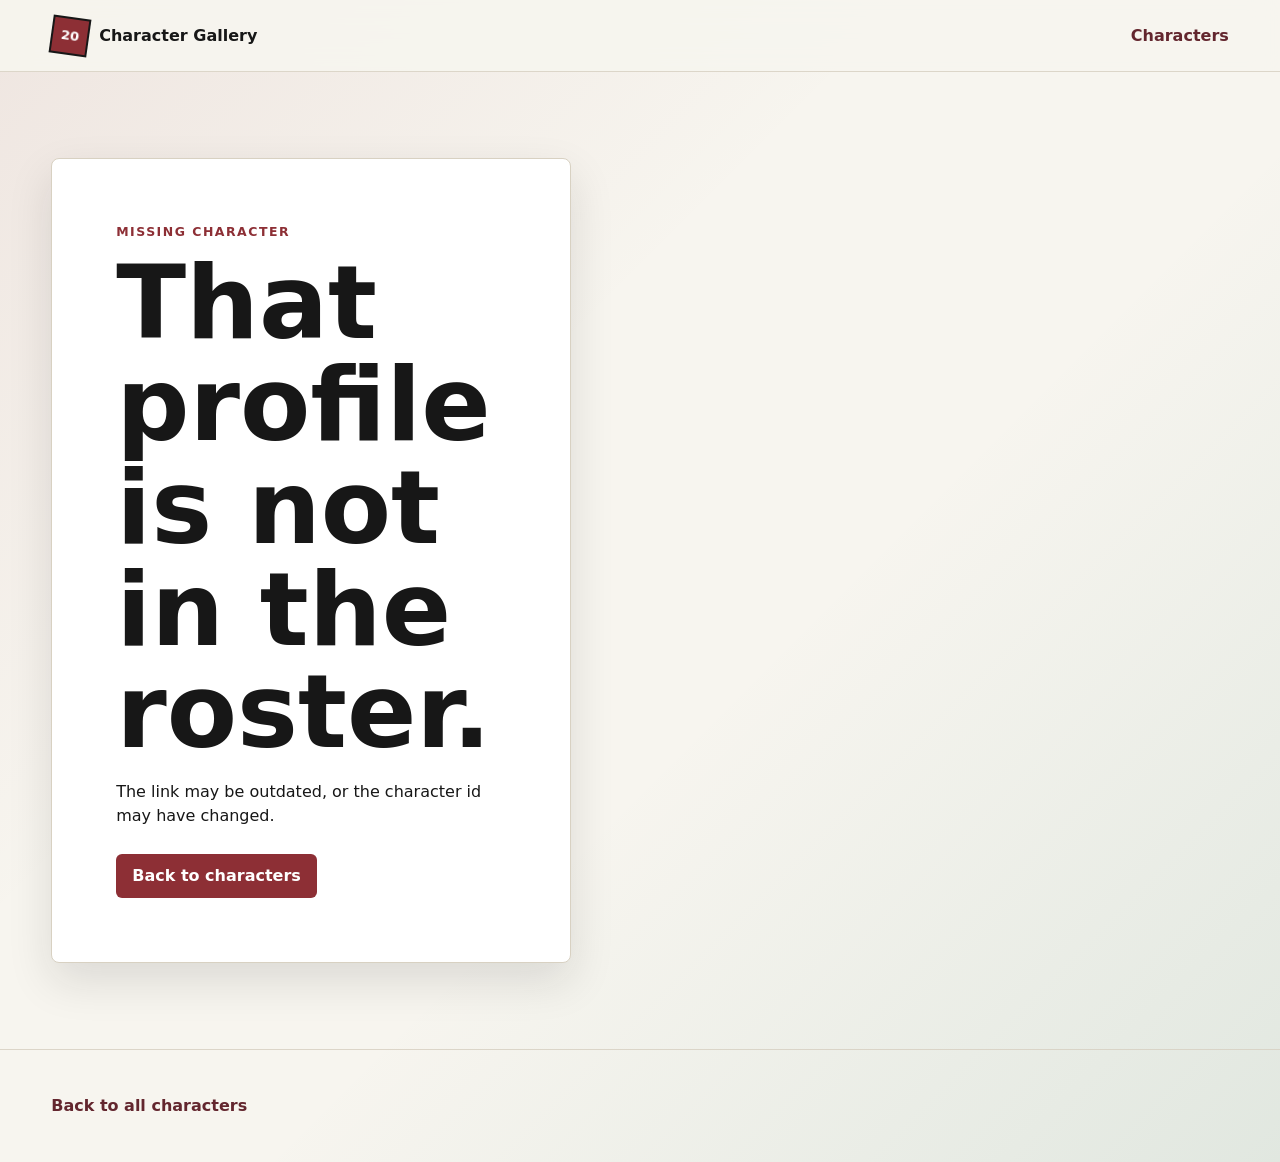
==== character.html @ 1ff1407b "Sync character roster from Google Doc" ====
<!doctype html>
<html lang="en">
  <head>
    <meta charset="utf-8">
    <meta name="viewport" content="width=device-width, initial-scale=1">
    <title>Character Details</title>
    <meta
      name="description"
      content="Details for a pre-built Dungeons & Dragons character."
    >
    <link rel="stylesheet" href="styles.css">
  </head>
  <body>
    <header class="site-header">
      <a class="brand" href="index.html" aria-label="Character gallery home">
        <span class="brand-mark">20</span>
        <span>Character Gallery</span>
      </a>
      <nav class="site-nav" aria-label="Primary">
        <a href="index.html#characters">Characters</a>
      </nav>
    </header>

    <main>
      <article class="detail-layout" id="character-detail"></article>
    </main>

    <footer class="site-footer">
      <p><a href="index.html#characters">Back to all characters</a></p>
    </footer>

    <script src="scripts/characters.js?v=doc-images-1"></script>
    <script src="scripts/app.js?v=doc-images-1"></script>
  </body>
</html>
---- styles.css ----
:root {
  color-scheme: light;
  --ink: #171717;
  --muted: #5d6268;
  --paper: #f7f5ef;
  --surface: #ffffff;
  --line: #d8d1c2;
  --accent: #8d2f35;
  --accent-strong: #63262e;
  --gold: #bd8f3d;
  --green: #1f6f5b;
  --blue: #285a7d;
  --shadow: 0 18px 45px rgba(23, 23, 23, 0.12);
}

* {
  box-sizing: border-box;
}

html {
  scroll-behavior: smooth;
}

body {
  min-width: 320px;
  margin: 0;
  color: var(--ink);
  background:
    linear-gradient(135deg, rgba(141, 47, 53, 0.08), transparent 38%),
    linear-gradient(315deg, rgba(31, 111, 91, 0.1), transparent 42%),
    var(--paper);
  font-family: Inter, ui-sans-serif, system-ui, -apple-system, BlinkMacSystemFont, "Segoe UI", sans-serif;
  line-height: 1.5;
}

a {
  color: inherit;
}

img {
  display: block;
  width: 100%;
}

.site-header {
  position: sticky;
  top: 0;
  z-index: 10;
  display: flex;
  align-items: center;
  justify-content: space-between;
  gap: 24px;
  min-height: 72px;
  padding: 14px clamp(18px, 4vw, 56px);
  background: rgba(247, 245, 239, 0.9);
  border-bottom: 1px solid rgba(216, 209, 194, 0.85);
  backdrop-filter: blur(14px);
}

.brand,
.site-nav {
  display: inline-flex;
  align-items: center;
  gap: 10px;
}

.brand {
  font-weight: 800;
  text-decoration: none;
}

.brand-mark {
  display: grid;
  width: 38px;
  height: 38px;
  place-items: center;
  color: #fff;
  background: var(--accent);
  border: 2px solid var(--ink);
  transform: rotate(8deg);
  font-size: 0.82rem;
}

.site-nav a,
.back-link,
.site-footer a {
  color: var(--accent-strong);
  font-weight: 700;
  text-decoration: none;
}

.site-nav a:hover,
.back-link:hover,
.site-footer a:hover {
  text-decoration: underline;
}

.hero {
  display: grid;
  grid-template-columns: minmax(0, 1fr) minmax(260px, 430px);
  gap: clamp(28px, 6vw, 72px);
  align-items: center;
  min-height: calc(100vh - 72px);
  padding: clamp(52px, 8vw, 96px) clamp(18px, 4vw, 56px);
}

.hero-copy {
  max-width: 760px;
}

.eyebrow {
  margin: 0 0 10px;
  color: var(--accent);
  font-size: 0.78rem;
  font-weight: 900;
  letter-spacing: 0.12em;
  text-transform: uppercase;
}

h1,
h2 {
  margin: 0;
  line-height: 1;
  letter-spacing: 0;
}

h1 {
  max-width: 860px;
  font-size: clamp(3rem, 8vw, 6.8rem);
}

h2 {
  font-size: clamp(2rem, 5vw, 4.3rem);
}

.hero p:not(.eyebrow),
.detail-copy p {
  max-width: 68ch;
  color: var(--muted);
  font-size: 1.08rem;
}

.hero-panel {
  min-height: 430px;
  padding: 28px;
  color: #fff;
  background:
    linear-gradient(145deg, rgba(23, 23, 23, 0.22), transparent),
    linear-gradient(135deg, var(--accent), var(--blue) 55%, var(--green));
  box-shadow: var(--shadow);
}

.die-face {
  display: grid;
  width: min(72vw, 280px);
  aspect-ratio: 1;
  place-items: center;
  margin: 12px auto 34px;
  border: 4px solid rgba(255, 255, 255, 0.84);
  clip-path: polygon(50% 0, 95% 25%, 95% 75%, 50% 100%, 5% 75%, 5% 25%);
  font-size: clamp(4rem, 12vw, 8rem);
  font-weight: 900;
}

.hero-lines {
  display: grid;
  gap: 14px;
}

.hero-lines span {
  display: block;
  height: 14px;
  background: rgba(255, 255, 255, 0.7);
}

.hero-lines span:nth-child(2) {
  width: 78%;
}

.hero-lines span:nth-child(3) {
  width: 58%;
}

.gallery-section,
.detail-layout {
  padding: clamp(42px, 7vw, 86px) clamp(18px, 4vw, 56px);
}

.section-heading {
  margin-bottom: 28px;
}

.character-grid {
  display: grid;
  grid-template-columns: repeat(auto-fit, minmax(210px, 1fr));
  gap: 22px;
}

.character-card {
  display: grid;
  gap: 14px;
  min-height: 100%;
  padding: 12px 12px 18px;
  background: var(--surface);
  border: 1px solid var(--line);
  border-radius: 8px;
  box-shadow: 0 10px 26px rgba(23, 23, 23, 0.08);
  text-decoration: none;
  transition: transform 180ms ease, box-shadow 180ms ease, border-color 180ms ease;
}

.character-card:hover {
  border-color: var(--gold);
  box-shadow: var(--shadow);
  transform: translateY(-4px);
}

.portrait-frame {
  display: block;
  aspect-ratio: 4 / 5;
  overflow: hidden;
  background: #d8d1c2;
  border-radius: 6px;
}

.portrait-frame img,
.detail-art img {
  height: 100%;
  object-fit: cover;
}

.card-copy {
  display: grid;
  gap: 2px;
}

.character-name {
  font-size: 1.08rem;
  font-weight: 900;
}

.character-meta {
  color: var(--muted);
  font-size: 0.94rem;
  font-weight: 700;
}

.detail-layout {
  display: grid;
  grid-template-columns: minmax(280px, 520px) minmax(0, 1fr);
  gap: clamp(28px, 6vw, 68px);
  align-items: center;
  min-height: calc(100vh - 144px);
}

.detail-art {
  aspect-ratio: 4 / 5;
  overflow: hidden;
  background: var(--surface);
  border: 1px solid var(--line);
  box-shadow: var(--shadow);
}

.detail-copy h1 {
  margin-top: 8px;
  font-size: clamp(2.8rem, 7vw, 6rem);
}

.tagline {
  color: var(--ink) !important;
  font-size: clamp(1.25rem, 2vw, 1.7rem) !important;
  font-weight: 800;
}

.detail-section {
  margin-top: 24px;
  padding-top: 20px;
  border-top: 1px solid var(--line);
}

.detail-section h2 {
  margin-bottom: 10px;
  font-size: 1rem;
  line-height: 1.2;
  text-transform: uppercase;
  color: var(--accent-strong);
}

.detail-section ul {
  display: grid;
  gap: 8px;
  max-width: 68ch;
  margin: 0;
  padding-left: 22px;
  color: var(--muted);
}

.detail-section p {
  margin: 0;
}

.empty-state {
  max-width: 720px;
  padding: clamp(34px, 6vw, 64px);
  background: var(--surface);
  border: 1px solid var(--line);
  border-radius: 8px;
  box-shadow: var(--shadow);
}

.button-link {
  display: inline-flex;
  align-items: center;
  min-height: 44px;
  margin-top: 10px;
  padding: 0 16px;
  color: #fff;
  background: var(--accent);
  border-radius: 6px;
  font-weight: 800;
  text-decoration: none;
}

.site-footer {
  padding: 28px clamp(18px, 4vw, 56px);
  color: var(--muted);
  border-top: 1px solid rgba(216, 209, 194, 0.85);
}

@media (max-width: 820px) {
  .hero,
  .detail-layout {
    grid-template-columns: 1fr;
  }

  .hero {
    min-height: auto;
  }

  .hero-panel {
    min-height: 320px;
  }

  .detail-art {
    max-width: 520px;
  }
}

@media (max-width: 520px) {
  .site-header {
    align-items: flex-start;
    flex-direction: column;
    gap: 10px;
  }

  h1 {
    font-size: clamp(2.6rem, 17vw, 4rem);
  }

  .character-grid {
    grid-template-columns: 1fr;
  }
}
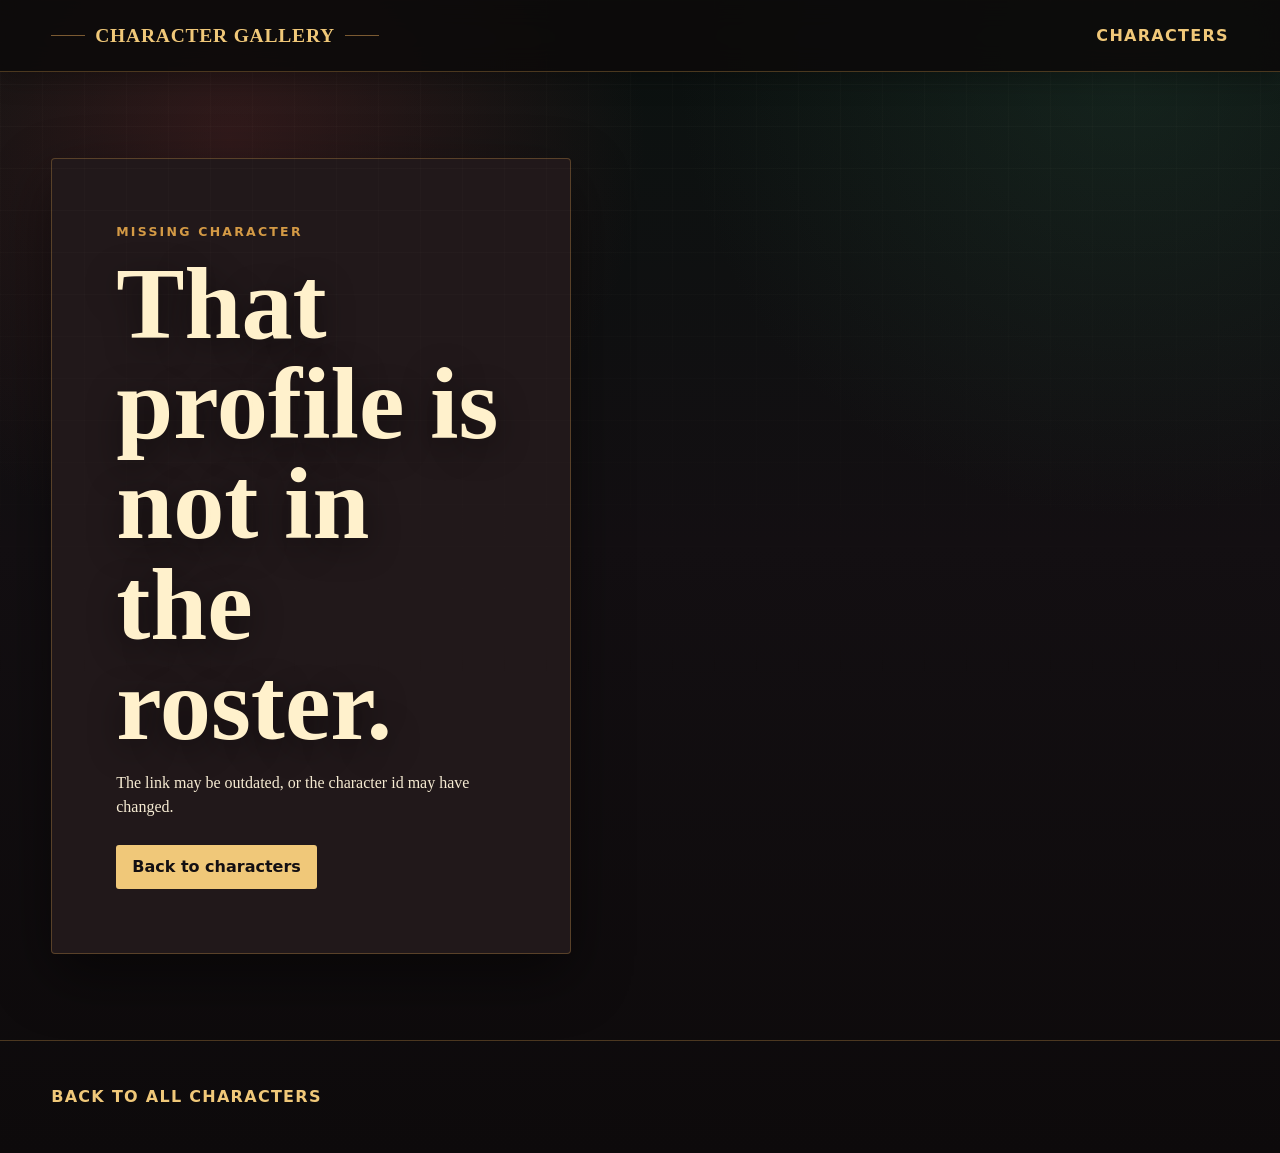
==== commit deb9563d: "Apply dark fantasy theme" ====
--- a/character.html
+++ b/character.html
@@ -8,12 +8,11 @@
       name="description"
       content="Details for a pre-built Dungeons & Dragons character."
     >
-    <link rel="stylesheet" href="styles.css">
+    <link rel="stylesheet" href="styles.css?v=dark-theme-1">
   </head>
   <body>
     <header class="site-header">
       <a class="brand" href="index.html" aria-label="Character gallery home">
-        <span class="brand-mark">20</span>
         <span>Character Gallery</span>
       </a>
       <nav class="site-nav" aria-label="Primary">
--- a/styles.css
+++ b/styles.css
@@ -1,16 +1,18 @@
 :root {
-  color-scheme: light;
-  --ink: #171717;
-  --muted: #5d6268;
-  --paper: #f7f5ef;
-  --surface: #ffffff;
-  --line: #d8d1c2;
-  --accent: #8d2f35;
-  --accent-strong: #63262e;
-  --gold: #bd8f3d;
-  --green: #1f6f5b;
-  --blue: #285a7d;
-  --shadow: 0 18px 45px rgba(23, 23, 23, 0.12);
+  color-scheme: dark;
+  --ink: #f5ead2;
+  --muted: #c8bda6;
+  --paper: #130f12;
+  --surface: #21181a;
+  --surface-strong: #2f2020;
+  --line: #7b5a32;
+  --line-soft: rgba(196, 145, 71, 0.34);
+  --accent: #d49a45;
+  --accent-strong: #f0c879;
+  --blood: #8d2f35;
+  --green: #2f5b45;
+  --blue: #253e55;
+  --shadow: 0 22px 60px rgba(0, 0, 0, 0.48);
 }
 
 * {
@@ -26,11 +28,23 @@
   margin: 0;
   color: var(--ink);
   background:
-    linear-gradient(135deg, rgba(141, 47, 53, 0.08), transparent 38%),
-    linear-gradient(315deg, rgba(31, 111, 91, 0.1), transparent 42%),
-    var(--paper);
-  font-family: Inter, ui-sans-serif, system-ui, -apple-system, BlinkMacSystemFont, "Segoe UI", sans-serif;
+    radial-gradient(circle at 18% 12%, rgba(141, 47, 53, 0.28), transparent 26rem),
+    radial-gradient(circle at 88% 6%, rgba(47, 91, 69, 0.24), transparent 28rem),
+    linear-gradient(180deg, #0b1210 0, var(--paper) 34rem, #0d0a0b 100%);
+  font-family: Georgia, "Times New Roman", serif;
   line-height: 1.5;
+}
+
+body::before {
+  content: "";
+  position: fixed;
+  inset: 0;
+  pointer-events: none;
+  background-image:
+    linear-gradient(rgba(245, 234, 210, 0.035) 1px, transparent 1px),
+    linear-gradient(90deg, rgba(245, 234, 210, 0.026) 1px, transparent 1px);
+  background-size: 42px 42px;
+  mask-image: linear-gradient(to bottom, rgba(0, 0, 0, 0.8), transparent 82%);
 }
 
 a {
@@ -51,9 +65,10 @@
   justify-content: space-between;
   gap: 24px;
   min-height: 72px;
-  padding: 14px clamp(18px, 4vw, 56px);
-  background: rgba(247, 245, 239, 0.9);
-  border-bottom: 1px solid rgba(216, 209, 194, 0.85);
+  padding: 16px clamp(18px, 4vw, 56px);
+  background: rgba(13, 10, 11, 0.9);
+  border-bottom: 1px solid var(--line-soft);
+  box-shadow: 0 8px 24px rgba(0, 0, 0, 0.28);
   backdrop-filter: blur(14px);
 }
 
@@ -65,120 +80,150 @@
 }
 
 .brand {
+  color: var(--accent-strong);
+  font-size: 1.22rem;
   font-weight: 800;
+  letter-spacing: 0.04em;
   text-decoration: none;
-}
-
-.brand-mark {
-  display: grid;
-  width: 38px;
-  height: 38px;
-  place-items: center;
-  color: #fff;
-  background: var(--accent);
-  border: 2px solid var(--ink);
-  transform: rotate(8deg);
-  font-size: 0.82rem;
+  text-transform: uppercase;
+}
+
+.brand::before,
+.brand::after {
+  content: "";
+  display: block;
+  width: 34px;
+  height: 1px;
+  background: var(--line);
 }
 
 .site-nav a,
 .back-link,
 .site-footer a {
   color: var(--accent-strong);
-  font-weight: 700;
+  font-family: ui-sans-serif, system-ui, -apple-system, BlinkMacSystemFont, "Segoe UI", sans-serif;
+  font-weight: 800;
   text-decoration: none;
+  text-transform: uppercase;
+  letter-spacing: 0.08em;
 }
 
 .site-nav a:hover,
 .back-link:hover,
 .site-footer a:hover {
-  text-decoration: underline;
+  color: #fff3c8;
 }
 
 .hero {
   display: grid;
-  grid-template-columns: minmax(0, 1fr) minmax(260px, 430px);
-  gap: clamp(28px, 6vw, 72px);
+  grid-template-columns: minmax(0, 1fr) minmax(300px, 540px);
+  gap: clamp(32px, 6vw, 84px);
   align-items: center;
   min-height: calc(100vh - 72px);
-  padding: clamp(52px, 8vw, 96px) clamp(18px, 4vw, 56px);
+  padding: clamp(56px, 8vw, 104px) clamp(18px, 4vw, 56px);
+}
+
+.hero > * {
+  min-width: 0;
 }
 
 .hero-copy {
-  max-width: 760px;
+  max-width: 820px;
 }
 
 .eyebrow {
-  margin: 0 0 10px;
+  margin: 0 0 12px;
   color: var(--accent);
+  font-family: ui-sans-serif, system-ui, -apple-system, BlinkMacSystemFont, "Segoe UI", sans-serif;
   font-size: 0.78rem;
   font-weight: 900;
-  letter-spacing: 0.12em;
+  letter-spacing: 0.18em;
   text-transform: uppercase;
 }
 
 h1,
 h2 {
   margin: 0;
-  line-height: 1;
+  line-height: 0.98;
   letter-spacing: 0;
 }
 
 h1 {
-  max-width: 860px;
-  font-size: clamp(3rem, 8vw, 6.8rem);
+  max-width: 900px;
+  color: #fff1cc;
+  font-size: clamp(3rem, 8vw, 7rem);
+  text-shadow: 0 8px 34px rgba(0, 0, 0, 0.48);
+  overflow-wrap: break-word;
 }
 
 h2 {
-  font-size: clamp(2rem, 5vw, 4.3rem);
+  color: #fff1cc;
+  font-size: clamp(2rem, 5vw, 4.4rem);
 }
 
 .hero p:not(.eyebrow),
 .detail-copy p {
   max-width: 68ch;
   color: var(--muted);
-  font-size: 1.08rem;
-}
-
-.hero-panel {
-  min-height: 430px;
-  padding: 28px;
-  color: #fff;
+  font-size: 1.1rem;
+}
+
+.hero-showcase {
+  position: relative;
+  min-height: 540px;
+  overflow: hidden;
+}
+
+.hero-showcase::before {
+  content: "";
+  position: absolute;
+  inset: 52px 30px 22px;
+  border: 1px solid var(--line);
   background:
-    linear-gradient(145deg, rgba(23, 23, 23, 0.22), transparent),
-    linear-gradient(135deg, var(--accent), var(--blue) 55%, var(--green));
+    linear-gradient(135deg, rgba(141, 47, 53, 0.44), rgba(37, 62, 85, 0.52)),
+    #21181a;
   box-shadow: var(--shadow);
 }
 
-.die-face {
-  display: grid;
-  width: min(72vw, 280px);
-  aspect-ratio: 1;
-  place-items: center;
-  margin: 12px auto 34px;
-  border: 4px solid rgba(255, 255, 255, 0.84);
-  clip-path: polygon(50% 0, 95% 25%, 95% 75%, 50% 100%, 5% 75%, 5% 25%);
-  font-size: clamp(4rem, 12vw, 8rem);
-  font-weight: 900;
-}
-
-.hero-lines {
-  display: grid;
-  gap: 14px;
-}
-
-.hero-lines span {
-  display: block;
-  height: 14px;
-  background: rgba(255, 255, 255, 0.7);
-}
-
-.hero-lines span:nth-child(2) {
-  width: 78%;
-}
-
-.hero-lines span:nth-child(3) {
-  width: 58%;
+.hero-showcase::after {
+  content: "";
+  position: absolute;
+  inset: 78px 56px 48px;
+  border: 1px solid rgba(240, 200, 121, 0.38);
+  pointer-events: none;
+}
+
+.hero-showcase img {
+  position: absolute;
+  object-fit: cover;
+  border: 2px solid var(--line);
+  box-shadow: var(--shadow);
+}
+
+.showcase-main {
+  right: 48px;
+  bottom: 0;
+  z-index: 2;
+  width: min(72%, 360px);
+  aspect-ratio: 4 / 5;
+}
+
+.showcase-side {
+  width: min(38%, 185px);
+  aspect-ratio: 4 / 5;
+  filter: saturate(0.88) brightness(0.9);
+}
+
+.showcase-side-top {
+  top: 20px;
+  left: 0;
+  transform: rotate(-5deg);
+}
+
+.showcase-side-bottom {
+  right: 0;
+  top: 62px;
+  transform: rotate(4deg);
 }
 
 .gallery-section,
@@ -200,18 +245,20 @@
   display: grid;
   gap: 14px;
   min-height: 100%;
-  padding: 12px 12px 18px;
-  background: var(--surface);
-  border: 1px solid var(--line);
-  border-radius: 8px;
-  box-shadow: 0 10px 26px rgba(23, 23, 23, 0.08);
+  padding: 10px 10px 18px;
+  background:
+    linear-gradient(180deg, rgba(245, 234, 210, 0.055), transparent 36%),
+    var(--surface);
+  border: 1px solid var(--line-soft);
+  border-radius: 4px;
+  box-shadow: 0 14px 34px rgba(0, 0, 0, 0.34);
   text-decoration: none;
   transition: transform 180ms ease, box-shadow 180ms ease, border-color 180ms ease;
 }
 
 .character-card:hover {
-  border-color: var(--gold);
-  box-shadow: var(--shadow);
+  border-color: var(--accent);
+  box-shadow: 0 24px 54px rgba(0, 0, 0, 0.52);
   transform: translateY(-4px);
 }
 
@@ -219,8 +266,9 @@
   display: block;
   aspect-ratio: 4 / 5;
   overflow: hidden;
-  background: #d8d1c2;
-  border-radius: 6px;
+  background: #0f0b0c;
+  border: 1px solid rgba(240, 200, 121, 0.32);
+  border-radius: 2px;
 }
 
 .portrait-frame img,
@@ -232,17 +280,22 @@
 .card-copy {
   display: grid;
   gap: 2px;
+  padding: 0 4px;
 }
 
 .character-name {
-  font-size: 1.08rem;
+  color: #fff1cc;
+  font-size: 1.16rem;
   font-weight: 900;
 }
 
 .character-meta {
-  color: var(--muted);
-  font-size: 0.94rem;
-  font-weight: 700;
+  color: var(--accent);
+  font-family: ui-sans-serif, system-ui, -apple-system, BlinkMacSystemFont, "Segoe UI", sans-serif;
+  font-size: 0.78rem;
+  font-weight: 800;
+  letter-spacing: 0.06em;
+  text-transform: uppercase;
 }
 
 .detail-layout {
@@ -257,7 +310,14 @@
   aspect-ratio: 4 / 5;
   overflow: hidden;
   background: var(--surface);
-  border: 1px solid var(--line);
+  border: 2px solid var(--line);
+  box-shadow: var(--shadow);
+}
+
+.detail-copy {
+  padding: clamp(20px, 3vw, 34px);
+  background: rgba(33, 24, 26, 0.74);
+  border: 1px solid var(--line-soft);
   box-shadow: var(--shadow);
 }
 
@@ -267,7 +327,7 @@
 }
 
 .tagline {
-  color: var(--ink) !important;
+  color: #fff1cc !important;
   font-size: clamp(1.25rem, 2vw, 1.7rem) !important;
   font-weight: 800;
 }
@@ -275,15 +335,17 @@
 .detail-section {
   margin-top: 24px;
   padding-top: 20px;
-  border-top: 1px solid var(--line);
+  border-top: 1px solid var(--line-soft);
 }
 
 .detail-section h2 {
   margin-bottom: 10px;
-  font-size: 1rem;
+  color: var(--accent-strong);
+  font-family: ui-sans-serif, system-ui, -apple-system, BlinkMacSystemFont, "Segoe UI", sans-serif;
+  font-size: 0.92rem;
   line-height: 1.2;
+  letter-spacing: 0.12em;
   text-transform: uppercase;
-  color: var(--accent-strong);
 }
 
 .detail-section ul {
@@ -295,6 +357,10 @@
   color: var(--muted);
 }
 
+.detail-section li::marker {
+  color: var(--accent);
+}
+
 .detail-section p {
   margin: 0;
 }
@@ -303,8 +369,8 @@
   max-width: 720px;
   padding: clamp(34px, 6vw, 64px);
   background: var(--surface);
-  border: 1px solid var(--line);
-  border-radius: 8px;
+  border: 1px solid var(--line-soft);
+  border-radius: 4px;
   box-shadow: var(--shadow);
 }
 
@@ -314,20 +380,21 @@
   min-height: 44px;
   margin-top: 10px;
   padding: 0 16px;
-  color: #fff;
-  background: var(--accent);
-  border-radius: 6px;
-  font-weight: 800;
+  color: #130f12;
+  background: var(--accent-strong);
+  border-radius: 3px;
+  font-family: ui-sans-serif, system-ui, -apple-system, BlinkMacSystemFont, "Segoe UI", sans-serif;
+  font-weight: 900;
   text-decoration: none;
 }
 
 .site-footer {
   padding: 28px clamp(18px, 4vw, 56px);
   color: var(--muted);
-  border-top: 1px solid rgba(216, 209, 194, 0.85);
-}
-
-@media (max-width: 820px) {
+  border-top: 1px solid var(--line-soft);
+}
+
+@media (max-width: 900px) {
   .hero,
   .detail-layout {
     grid-template-columns: 1fr;
@@ -337,8 +404,8 @@
     min-height: auto;
   }
 
-  .hero-panel {
-    min-height: 320px;
+  .hero-showcase {
+    min-height: 430px;
   }
 
   .detail-art {
@@ -353,6 +420,11 @@
     gap: 10px;
   }
 
+  .brand::before,
+  .brand::after {
+    width: 22px;
+  }
+
   h1 {
     font-size: clamp(2.6rem, 17vw, 4rem);
   }
@@ -360,4 +432,21 @@
   .character-grid {
     grid-template-columns: 1fr;
   }
-}
+
+  .hero-showcase {
+    min-height: 360px;
+  }
+
+  .showcase-main {
+    right: 24px;
+    width: min(72%, 290px);
+  }
+
+  .showcase-side {
+    width: min(36%, 140px);
+  }
+
+  .showcase-side-bottom {
+    right: 10px;
+  }
+}
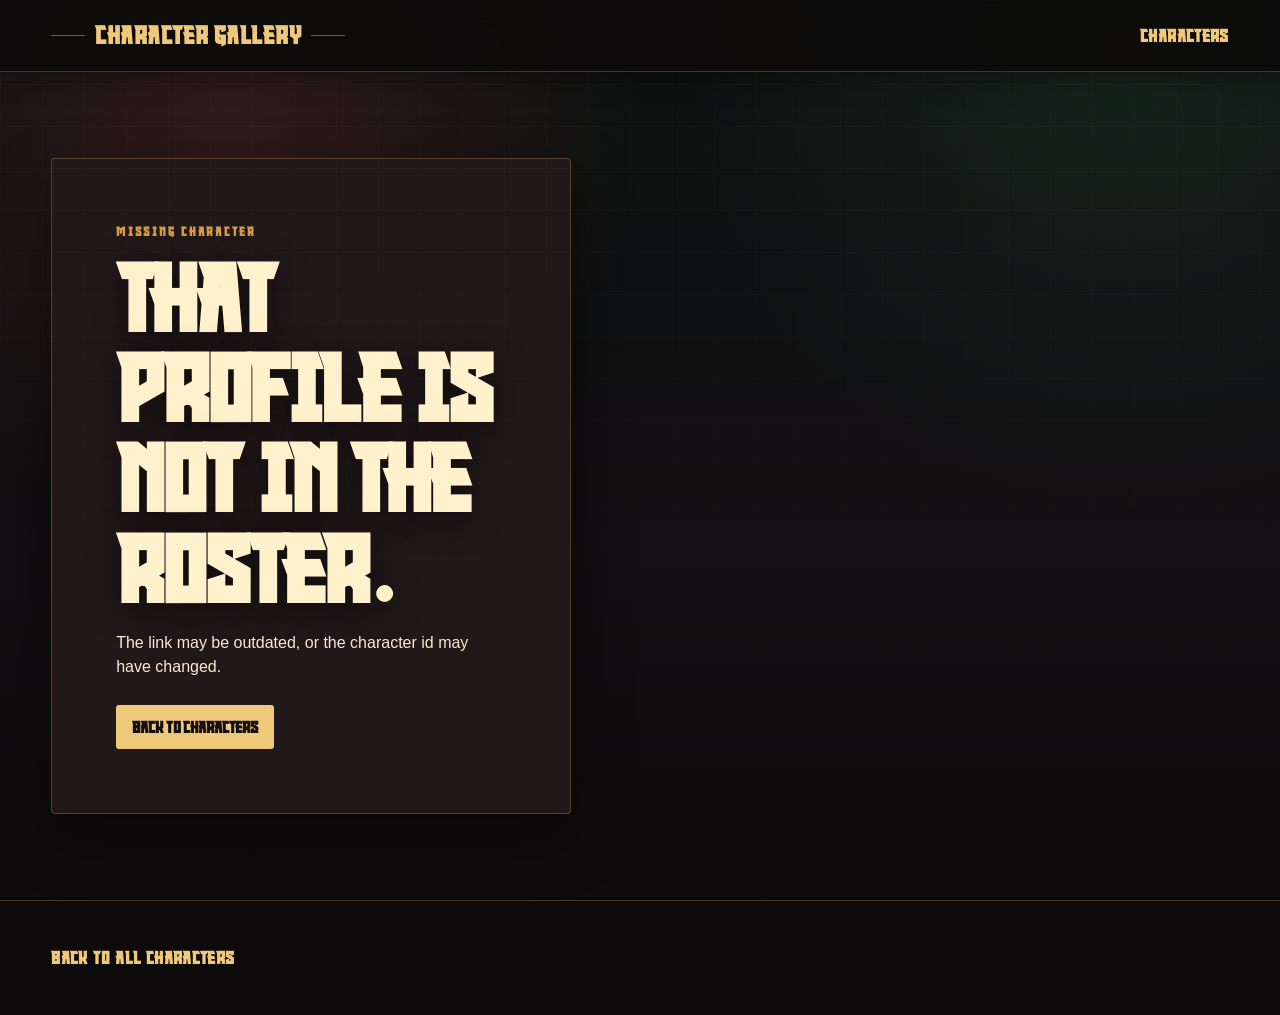
==== commit 8a352898: "Add themed fonts and align profiles" ====
--- a/character.html
+++ b/character.html
@@ -8,7 +8,7 @@
       name="description"
       content="Details for a pre-built Dungeons & Dragons character."
     >
-    <link rel="stylesheet" href="styles.css?v=dark-theme-1">
+    <link rel="stylesheet" href="styles.css?v=font-align-1">
   </head>
   <body>
     <header class="site-header">
--- a/styles.css
+++ b/styles.css
@@ -1,5 +1,7 @@
 :root {
   color-scheme: dark;
+  --title-font: "Knight Warrior", "Times New Roman", serif;
+  --body-font: Roboto, Helvetica, Arial, sans-serif;
   --ink: #f5ead2;
   --muted: #c8bda6;
   --paper: #130f12;
@@ -15,6 +17,12 @@
   --shadow: 0 22px 60px rgba(0, 0, 0, 0.48);
 }
 
+@font-face {
+  font-family: "Knight Warrior";
+  src: url("assets/fonts/KnightWarrior-w16n8.otf") format("opentype");
+  font-display: swap;
+}
+
 * {
   box-sizing: border-box;
 }
@@ -31,7 +39,7 @@
     radial-gradient(circle at 18% 12%, rgba(141, 47, 53, 0.28), transparent 26rem),
     radial-gradient(circle at 88% 6%, rgba(47, 91, 69, 0.24), transparent 28rem),
     linear-gradient(180deg, #0b1210 0, var(--paper) 34rem, #0d0a0b 100%);
-  font-family: Georgia, "Times New Roman", serif;
+  font-family: var(--body-font);
   line-height: 1.5;
 }
 
@@ -81,9 +89,10 @@
 
 .brand {
   color: var(--accent-strong);
-  font-size: 1.22rem;
+  font-family: var(--title-font);
+  font-size: 1.54rem;
   font-weight: 800;
-  letter-spacing: 0.04em;
+  letter-spacing: 0.06em;
   text-decoration: none;
   text-transform: uppercase;
 }
@@ -101,7 +110,8 @@
 .back-link,
 .site-footer a {
   color: var(--accent-strong);
-  font-family: ui-sans-serif, system-ui, -apple-system, BlinkMacSystemFont, "Segoe UI", sans-serif;
+  font-family: var(--title-font);
+  font-size: 1.08rem;
   font-weight: 800;
   text-decoration: none;
   text-transform: uppercase;
@@ -134,10 +144,10 @@
 .eyebrow {
   margin: 0 0 12px;
   color: var(--accent);
-  font-family: ui-sans-serif, system-ui, -apple-system, BlinkMacSystemFont, "Segoe UI", sans-serif;
+  font-family: var(--title-font);
   font-size: 0.78rem;
   font-weight: 900;
-  letter-spacing: 0.18em;
+  letter-spacing: 0.22em;
   text-transform: uppercase;
 }
 
@@ -146,14 +156,17 @@
   margin: 0;
   line-height: 0.98;
   letter-spacing: 0;
+  font-family: var(--title-font);
 }
 
 h1 {
   max-width: 900px;
   color: #fff1cc;
-  font-size: clamp(3rem, 8vw, 7rem);
+  font-size: clamp(3rem, 7.2vw, 6.6rem);
   text-shadow: 0 8px 34px rgba(0, 0, 0, 0.48);
-  overflow-wrap: break-word;
+  hyphens: none;
+  overflow-wrap: normal;
+  word-break: normal;
 }
 
 h2 {
@@ -285,13 +298,15 @@
 
 .character-name {
   color: #fff1cc;
-  font-size: 1.16rem;
+  font-family: var(--title-font);
+  font-size: 1.44rem;
   font-weight: 900;
+  letter-spacing: 0.03em;
 }
 
 .character-meta {
   color: var(--accent);
-  font-family: ui-sans-serif, system-ui, -apple-system, BlinkMacSystemFont, "Segoe UI", sans-serif;
+  font-family: var(--body-font);
   font-size: 0.78rem;
   font-weight: 800;
   letter-spacing: 0.06em;
@@ -302,7 +317,7 @@
   display: grid;
   grid-template-columns: minmax(280px, 520px) minmax(0, 1fr);
   gap: clamp(28px, 6vw, 68px);
-  align-items: center;
+  align-items: start;
   min-height: calc(100vh - 144px);
 }
 
@@ -341,8 +356,8 @@
 .detail-section h2 {
   margin-bottom: 10px;
   color: var(--accent-strong);
-  font-family: ui-sans-serif, system-ui, -apple-system, BlinkMacSystemFont, "Segoe UI", sans-serif;
-  font-size: 0.92rem;
+  font-family: var(--title-font);
+  font-size: 1.14rem;
   line-height: 1.2;
   letter-spacing: 0.12em;
   text-transform: uppercase;
@@ -363,6 +378,33 @@
 
 .detail-section p {
   margin: 0;
+}
+
+.sheet-actions {
+  margin-top: 30px;
+}
+
+.sheet-link {
+  display: inline-flex;
+  align-items: center;
+  justify-content: center;
+  min-height: 48px;
+  padding: 0 18px;
+  color: #130f12;
+  background: var(--accent-strong);
+  border: 1px solid #fff1cc;
+  border-radius: 3px;
+  box-shadow: 0 12px 28px rgba(0, 0, 0, 0.32);
+  font-family: var(--title-font);
+  font-size: 1rem;
+  font-weight: 900;
+  letter-spacing: 0.08em;
+  text-decoration: none;
+  text-transform: uppercase;
+}
+
+.sheet-link:hover {
+  background: #fff1cc;
 }
 
 .empty-state {
@@ -383,7 +425,7 @@
   color: #130f12;
   background: var(--accent-strong);
   border-radius: 3px;
-  font-family: ui-sans-serif, system-ui, -apple-system, BlinkMacSystemFont, "Segoe UI", sans-serif;
+  font-family: var(--title-font);
   font-weight: 900;
   text-decoration: none;
 }
@@ -410,6 +452,12 @@
 
   .detail-art {
     max-width: 520px;
+  }
+}
+
+@media (min-width: 901px) and (max-width: 1180px) {
+  h1 {
+    font-size: clamp(4rem, 6.6vw, 5.4rem);
   }
 }
 
@@ -426,7 +474,7 @@
   }
 
   h1 {
-    font-size: clamp(2.6rem, 17vw, 4rem);
+    font-size: clamp(2.6rem, 14vw, 3.4rem);
   }
 
   .character-grid {
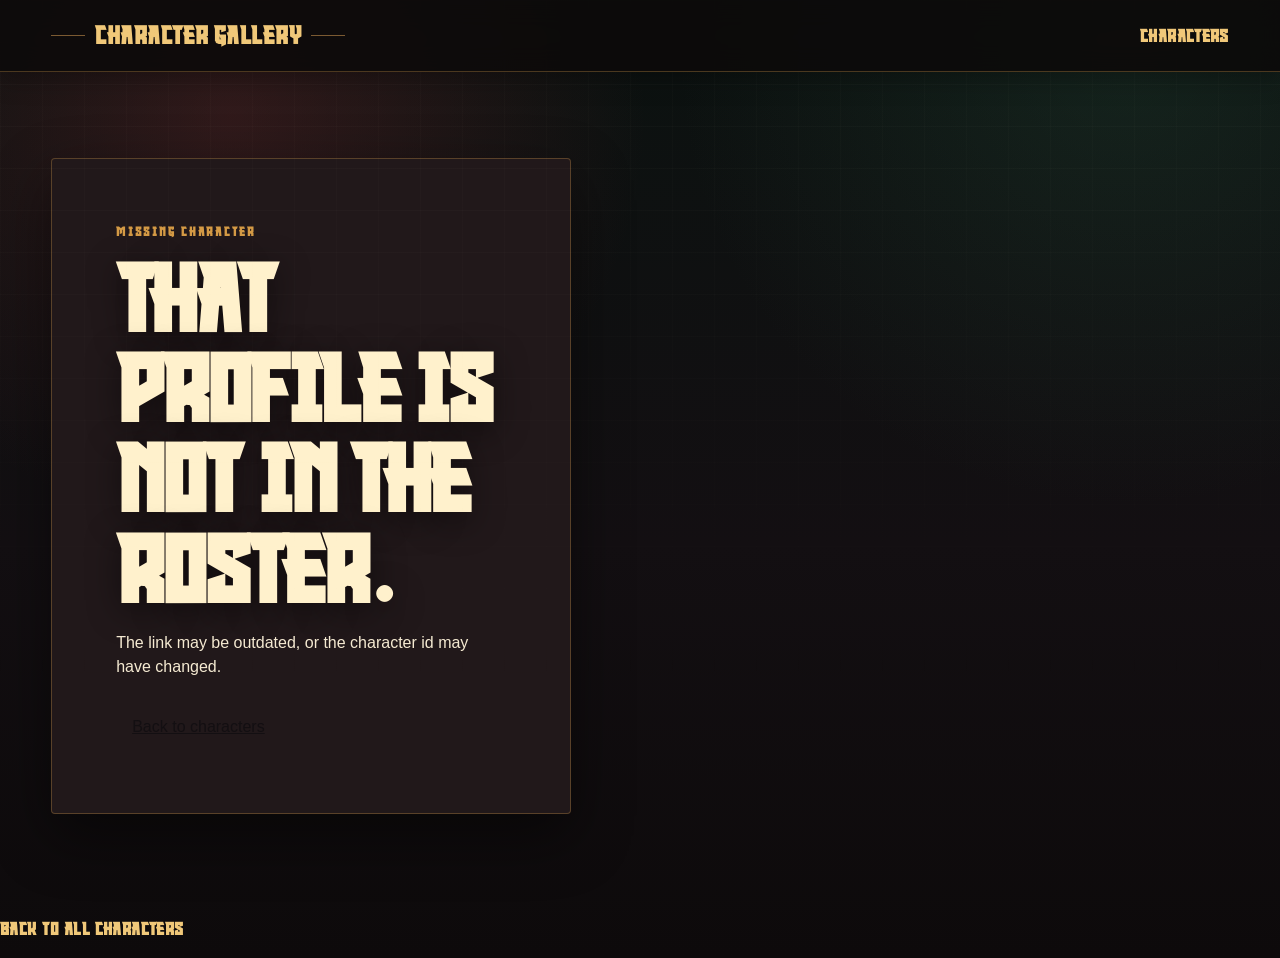
==== commit e28ca184: "Tighten gallery section spacing" ====
--- a/character.html
+++ b/character.html
@@ -8,7 +8,7 @@
       name="description"
       content="Details for a pre-built Dungeons & Dragons character."
     >
-    <link rel="stylesheet" href="styles.css?v=font-align-1">
+    <link rel="stylesheet" href="styles.css?v=gallery-gap-1">
   </head>
   <body>
     <header class="site-header">
@@ -31,4 +31,4 @@
     <script src="scripts/characters.js?v=doc-images-1"></script>
     <script src="scripts/app.js?v=doc-images-1"></script>
   </body>
-</html>
+</htm
--- a/styles.css
+++ b/styles.css
@@ -129,8 +129,8 @@
   grid-template-columns: minmax(0, 1fr) minmax(300px, 540px);
   gap: clamp(32px, 6vw, 84px);
   align-items: center;
-  min-height: calc(100vh - 72px);
-  padding: clamp(56px, 8vw, 104px) clamp(18px, 4vw, 56px);
+  min-height: calc(82vh - 72px);
+  padding: clamp(44px, 6vw, 76px) clamp(18px, 4vw, 56px) clamp(22px, 3vw, 40px);
 }
 
 .hero > * {
@@ -239,7 +239,10 @@
   transform: rotate(4deg);
 }
 
-.gallery-section,
+.gallery-section {
+  padding: clamp(18px, 3vw, 34px) clamp(18px, 4vw, 56px) clamp(42px, 7vw, 86px);
+}
+
 .detail-layout {
   padding: clamp(42px, 7vw, 86px) clamp(18px, 4vw, 56px);
 }
@@ -423,78 +426,4 @@
   margin-top: 10px;
   padding: 0 16px;
   color: #130f12;
-  background: var(--accent-strong);
-  border-radius: 3px;
-  font-family: var(--title-font);
-  font-weight: 900;
-  text-decoration: none;
-}
-
-.site-footer {
-  padding: 28px clamp(18px, 4vw, 56px);
-  color: var(--muted);
-  border-top: 1px solid var(--line-soft);
-}
-
-@media (max-width: 900px) {
-  .hero,
-  .detail-layout {
-    grid-template-columns: 1fr;
-  }
-
-  .hero {
-    min-height: auto;
-  }
-
-  .hero-showcase {
-    min-height: 430px;
-  }
-
-  .detail-art {
-    max-width: 520px;
-  }
-}
-
-@media (min-width: 901px) and (max-width: 1180px) {
-  h1 {
-    font-size: clamp(4rem, 6.6vw, 5.4rem);
-  }
-}
-
-@media (max-width: 520px) {
-  .site-header {
-    align-items: flex-start;
-    flex-direction: column;
-    gap: 10px;
-  }
-
-  .brand::before,
-  .brand::after {
-    width: 22px;
-  }
-
-  h1 {
-    font-size: clamp(2.6rem, 14vw, 3.4rem);
-  }
-
-  .character-grid {
-    grid-template-columns: 1fr;
-  }
-
-  .hero-showcase {
-    min-height: 360px;
-  }
-
-  .showcase-main {
-    right: 24px;
-    width: min(72%, 290px);
-  }
-
-  .showcase-side {
-    width: min(36%, 140px);
-  }
-
-  .showcase-side-bottom {
-    right: 10px;
-  }
-}
+  background: var(--ac
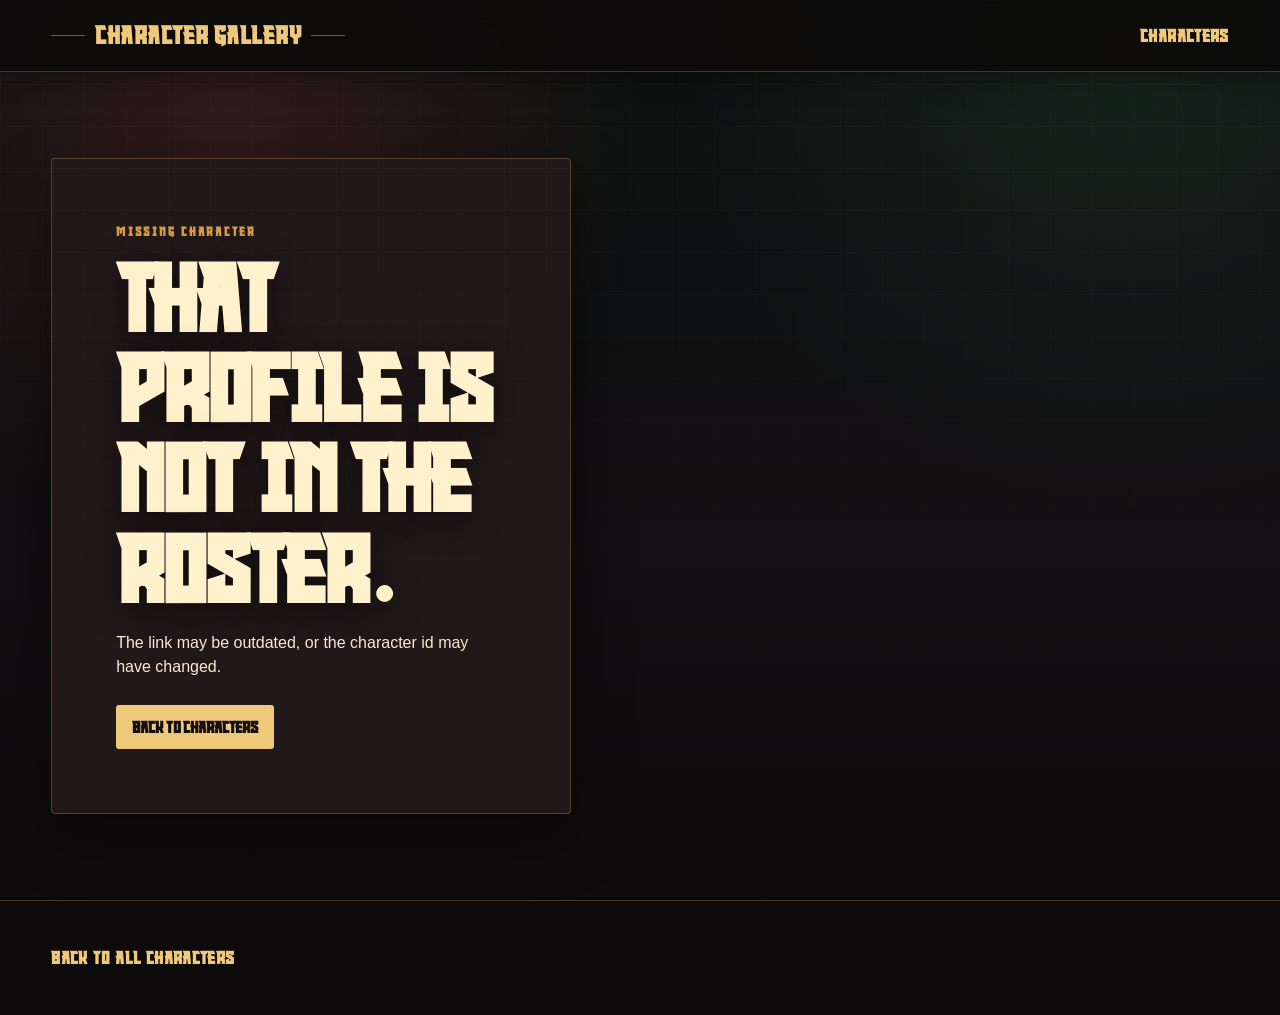
==== commit 754199ab: "Restore complete page files" ====
--- a/character.html
+++ b/character.html
@@ -31,4 +31,4 @@
     <script src="scripts/characters.js?v=doc-images-1"></script>
     <script src="scripts/app.js?v=doc-images-1"></script>
   </body>
-</htm+</html>
--- a/styles.css
+++ b/styles.css
@@ -426,4 +426,78 @@
   margin-top: 10px;
   padding: 0 16px;
   color: #130f12;
-  background: var(--ac+  background: var(--accent-strong);
+  border-radius: 3px;
+  font-family: var(--title-font);
+  font-weight: 900;
+  text-decoration: none;
+}
+
+.site-footer {
+  padding: 28px clamp(18px, 4vw, 56px);
+  color: var(--muted);
+  border-top: 1px solid var(--line-soft);
+}
+
+@media (max-width: 900px) {
+  .hero,
+  .detail-layout {
+    grid-template-columns: 1fr;
+  }
+
+  .hero {
+    min-height: auto;
+  }
+
+  .hero-showcase {
+    min-height: 430px;
+  }
+
+  .detail-art {
+    max-width: 520px;
+  }
+}
+
+@media (min-width: 901px) and (max-width: 1180px) {
+  h1 {
+    font-size: clamp(4rem, 6.6vw, 5.4rem);
+  }
+}
+
+@media (max-width: 520px) {
+  .site-header {
+    align-items: flex-start;
+    flex-direction: column;
+    gap: 10px;
+  }
+
+  .brand::before,
+  .brand::after {
+    width: 22px;
+  }
+
+  h1 {
+    font-size: clamp(2.6rem, 14vw, 3.4rem);
+  }
+
+  .character-grid {
+    grid-template-columns: 1fr;
+  }
+
+  .hero-showcase {
+    min-height: 360px;
+  }
+
+  .showcase-main {
+    right: 24px;
+    width: min(72%, 290px);
+  }
+
+  .showcase-side {
+    width: min(36%, 140px);
+  }
+
+  .showcase-side-bottom {
+    right: 10px;
+  }
+}
